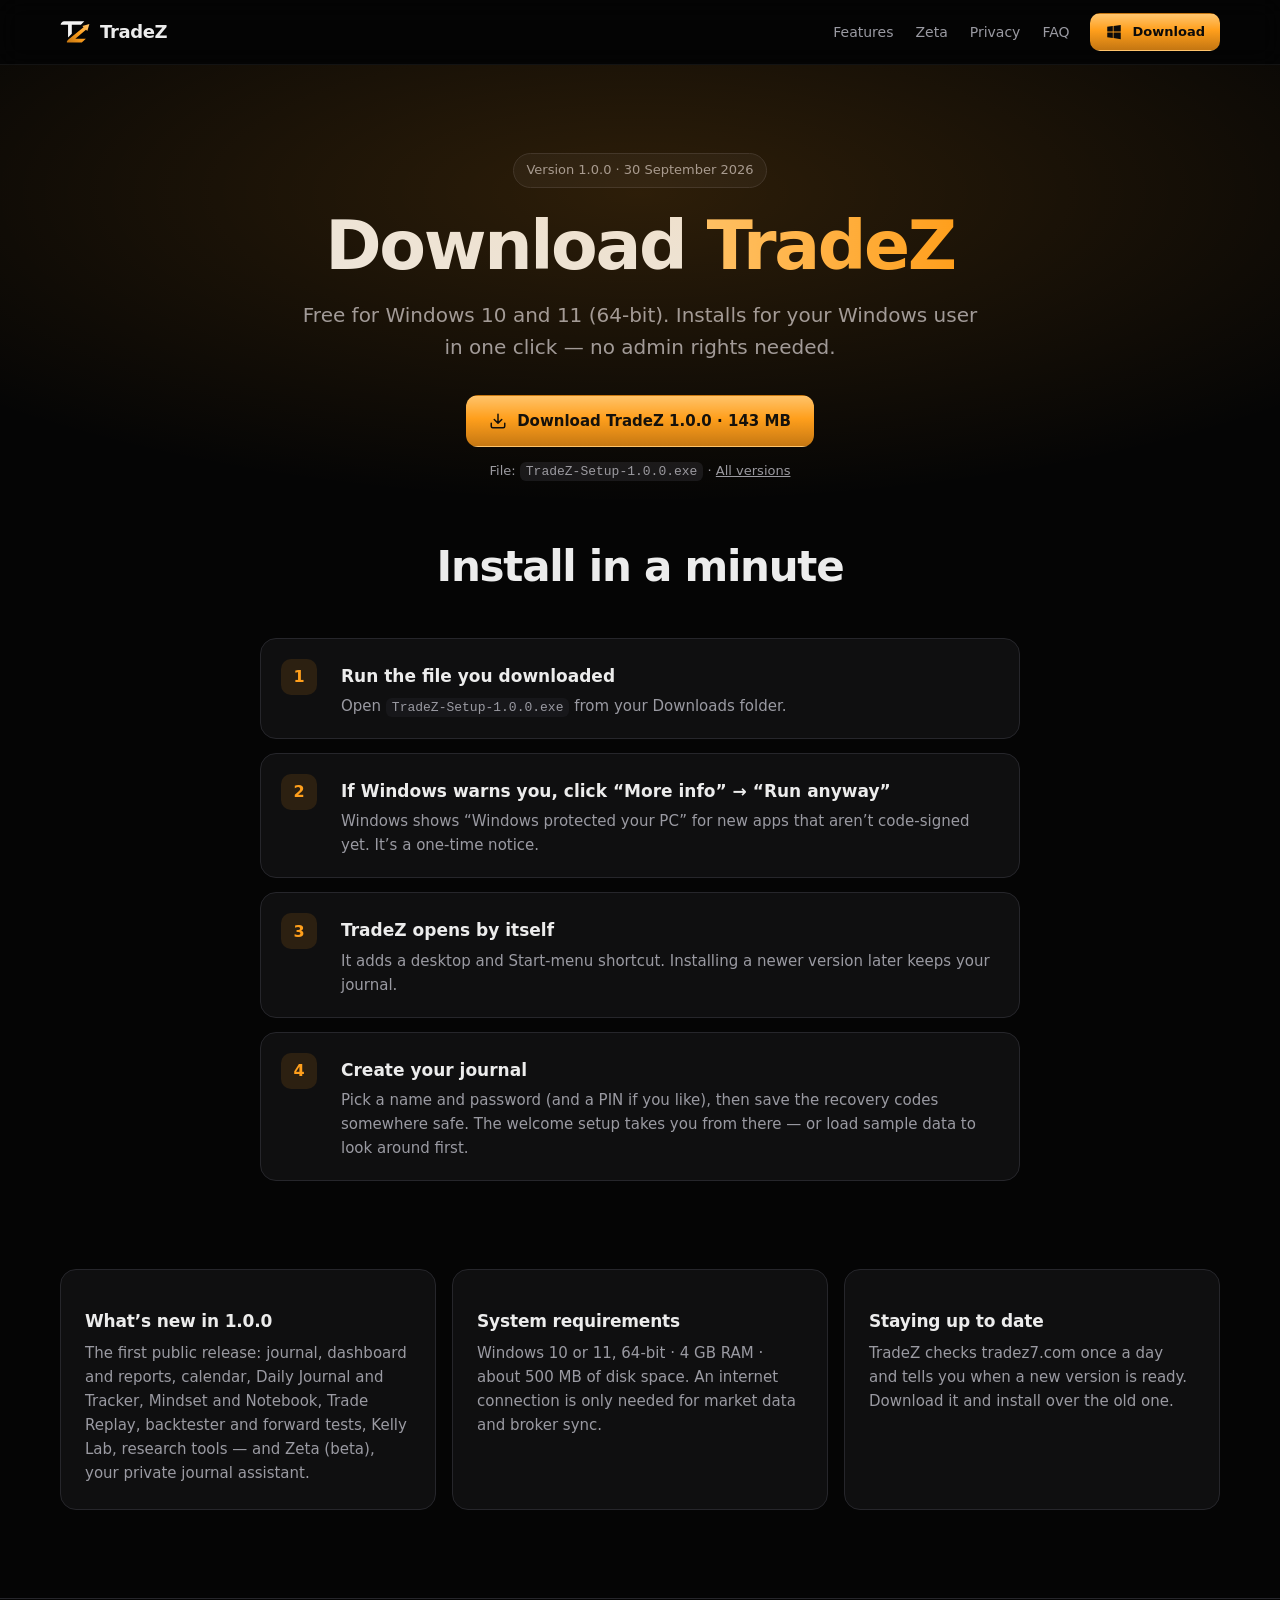
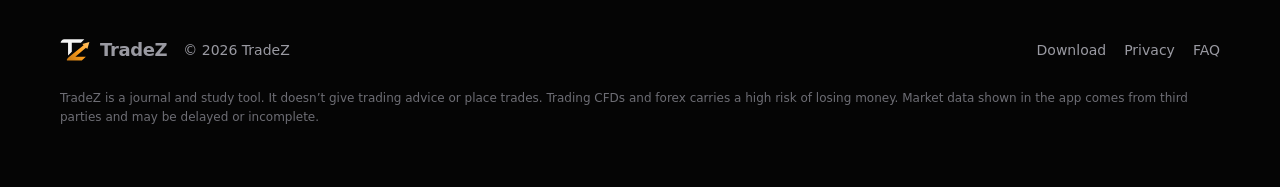
==== download/index.html @ 9136fe17 "tradez7.com: home, download page, update.json" ====
<!doctype html>
<html lang="en">
<head>
<meta charset="utf-8">
<meta name="viewport" content="width=device-width, initial-scale=1">
<title>Download TradeZ 1.0.0 for Windows</title>
<meta name="description" content="Download TradeZ, the free private trading journal for Windows 10 and 11.">
<link rel="canonical" href="https://tradez7.com/download/">
<meta property="og:title" content="Download TradeZ 1.0.0 for Windows">
<meta property="og:description" content="Download TradeZ, the free private trading journal for Windows 10 and 11.">
<meta property="og:image" content="https://tradez7.com/assets/dashboard.webp">
<meta property="og:url" content="https://tradez7.com/download/">
<meta name="theme-color" content="#050505">
<link rel="icon" href="/favicon.svg" type="image/svg+xml">
<link rel="icon" href="/favicon.png" type="image/png">
<link rel="apple-touch-icon" href="/assets/apple-touch-icon.png">
<link rel="stylesheet" href="/assets/site.css">
<script>document.documentElement.classList.add('js')</script>
</head>
<body>
<header class="nav"><div class="wrap">
  <a class="brand" href="/"><svg viewBox="107 44 272 272" aria-hidden="true"><defs><linearGradient id="gh" x1="170" y1="276" x2="372" y2="108" gradientUnits="userSpaceOnUse"><stop offset="0" stop-color="#c47612"/><stop offset=".55" stop-color="#ff9f1c"/><stop offset="1" stop-color="#ffc56e"/></linearGradient></defs><path d="M146 83H327.5L296.5 115H214V196L180 230V115H113C113 101 128 83 146 83Z" fill="#f4f4f4"/><path d="M170 276H304.5L341.5 241H246L342.5 160.5L355 171L373.5 106.5L310 125L320.5 137L188.5 244C174 258 165 268 170 276Z" fill="url(#gh)"/></svg>TradeZ</a>
  <nav>
    <a class="hide-sm" href="/#features">Features</a>
    <a class="hide-sm" href="/#zeta">Zeta</a>
    <a class="hide-sm" href="/#privacy">Privacy</a>
    <a class="hide-sm" href="/#faq">FAQ</a>
  </nav>
  <a class="btn btn-primary btn-sm" href="/download/"><svg viewBox="0 0 24 24" fill="currentColor"><path d="M3 5.1 10.4 4v7.2H3zm8.4-1.2L21 2.5v8.7h-9.6zM3 12.8h7.4V20L3 18.9zm8.4 0H21v8.7l-9.6-1.4z"/></svg> Download</a>
</div></header>

<main>
<section class="hero" style="padding-bottom:24px"><div class="wrap">
  <span class="eyebrow">Version 1.0.0 · 30 September 2026</span>
  <h1>Download <span class="hl">TradeZ</span></h1>
  <p class="lead">Free for Windows 10 and 11 (64-bit). Installs for your Windows user in one click — no admin rights needed.</p>
  <div class="cta"><a class="btn btn-primary" href="https://github.com/TradeZ7/website/releases/download/v1.0.0/TradeZ-Setup-1.0.0.exe" id="dl"><svg viewBox="0 0 24 24" fill="none" stroke="currentColor" stroke-width="2" stroke-linecap="round" stroke-linejoin="round"><path d="M21 15v4a2 2 0 0 1-2 2H5a2 2 0 0 1-2-2v-4"/><path d="m7 10 5 5 5-5M12 15V3"/></svg> Download TradeZ 1.0.0 · 143 MB</a></div>
  <p class="note">File: <code>TradeZ-Setup-1.0.0.exe</code> · <a href="https://github.com/TradeZ7/website/releases">All versions</a></p>
</div></section>

<section style="padding-top:24px"><div class="wrap">
  <div class="sec-head reveal"><h2>Install in a minute</h2></div>
  <div class="steps">
    <div class="step reveal"><div><h3>Run the file you downloaded</h3><p>Open <code>TradeZ-Setup-1.0.0.exe</code> from your Downloads folder.</p></div></div>
    <div class="step reveal"><div><h3>If Windows warns you, click “More info” → “Run anyway”</h3><p>Windows shows “Windows protected your PC” for new apps that aren’t code-signed yet. It’s a one-time notice.</p></div></div>
    <div class="step reveal"><div><h3>TradeZ opens by itself</h3><p>It adds a desktop and Start-menu shortcut. Installing a newer version later keeps your journal.</p></div></div>
    <div class="step reveal"><div><h3>Create your journal</h3><p>Pick a name and password (and a PIN if you like), then save the recovery codes somewhere safe. The welcome setup takes you from there — or load sample data to look around first.</p></div></div>
  </div>
</div></section>

<section style="padding-top:0"><div class="wrap">
  <div class="grid">
    <div class="card reveal"><h3>What’s new in 1.0.0</h3><p>The first public release: journal, dashboard and reports, calendar, Daily Journal and Tracker, Mindset and Notebook, Trade Replay, backtester and forward tests, Kelly Lab, research tools — and Zeta (beta), your private journal assistant.</p></div>
    <div class="card reveal"><h3>System requirements</h3><p>Windows 10 or 11, 64-bit · 4 GB RAM · about 500 MB of disk space. An internet connection is only needed for market data and broker sync.</p></div>
    <div class="card reveal"><h3>Staying up to date</h3><p>TradeZ checks tradez7.com once a day and tells you when a new version is ready. Download it and install over the old one.</p></div>
  </div>
</div></section>
</main>
<footer><div class="wrap">
  <a class="brand" href="/"><svg viewBox="107 44 272 272" aria-hidden="true"><defs><linearGradient id="gf" x1="170" y1="276" x2="372" y2="108" gradientUnits="userSpaceOnUse"><stop offset="0" stop-color="#c47612"/><stop offset=".55" stop-color="#ff9f1c"/><stop offset="1" stop-color="#ffc56e"/></linearGradient></defs><path d="M146 83H327.5L296.5 115H214V196L180 230V115H113C113 101 128 83 146 83Z" fill="#f4f4f4"/><path d="M170 276H304.5L341.5 241H246L342.5 160.5L355 171L373.5 106.5L310 125L320.5 137L188.5 244C174 258 165 268 170 276Z" fill="url(#gf)"/></svg>TradeZ</a>
  <span>© 2026 TradeZ</span>
  <div class="links"><a href="/download/">Download</a><a href="/#privacy">Privacy</a><a href="/#faq">FAQ</a></div>
  <p class="disclaimer">TradeZ is a journal and study tool. It doesn’t give trading advice or place trades. Trading CFDs and forex carries a high risk of losing money. Market data shown in the app comes from third parties and may be delayed or incomplete.</p>
</div></footer>
<script>
  // Sections rise in as you scroll to them
  const io = new IntersectionObserver((es) => es.forEach((e) => e.isIntersecting && (e.target.classList.add('in'), io.unobserve(e.target))), { rootMargin: '0px 0px -8% 0px' })
  document.querySelectorAll('.reveal').forEach((el) => io.observe(el))
</script>
</body>
</html>
---- assets/site.css ----
/* tradez7.com — the TradeZ website. Black Amber: the app's default look. */
:root {
  --bg: #050505;
  --surface: #0f0f10;
  --surface-2: #17171a;
  --border: #26262b;
  --text: #ececec;
  --muted: #9a9aa2;
  --accent: #ff9f1c;
  --accent-deep: #c47612;
  --accent-light: #ffc56e;
  --accent-fg: #0b0b0b;
  --profit: #089981;
  --loss: #f23645;
  --radius: 16px;
  --max: 1160px;
  color-scheme: dark;
}
* { box-sizing: border-box; }
html { scroll-behavior: smooth; }
body {
  margin: 0;
  background: var(--bg);
  color: var(--text);
  font: 16px/1.6 Inter, 'Segoe UI', system-ui, -apple-system, Roboto, Arial, sans-serif;
  -webkit-font-smoothing: antialiased;
}
a { color: inherit; }
img { max-width: 100%; display: block; }
.wrap { width: min(var(--max), 100% - 32px); margin-inline: auto; }

/* Header */
.nav { position: sticky; top: 0; z-index: 10; backdrop-filter: blur(12px); background: rgb(5 5 5 / 0.78); border-bottom: 1px solid rgb(255 255 255 / 0.06); }
.nav .wrap { display: flex; align-items: center; gap: 20px; height: 64px; }
.brand { display: flex; align-items: center; gap: 10px; font-weight: 700; font-size: 18px; letter-spacing: -0.02em; text-decoration: none; }
.brand svg { width: 30px; height: 30px; }
.nav nav { display: flex; gap: 22px; margin-left: auto; font-size: 14px; color: var(--muted); }
.nav nav a { text-decoration: none; }
.nav nav a:hover { color: var(--text); }
@media (max-width: 720px) { .nav nav a.hide-sm { display: none; } }

/* Buttons */
.btn { display: inline-flex; align-items: center; gap: 10px; padding: 13px 22px; border-radius: 12px; font-weight: 600; font-size: 15px; text-decoration: none; border: 1px solid transparent; transition: transform 0.15s, background 0.15s, border-color 0.15s; }
.btn:active { transform: scale(0.97); }
.btn-primary { background: linear-gradient(180deg, var(--accent-light), var(--accent) 45%, var(--accent-deep)); color: var(--accent-fg); }
.btn-primary:hover { filter: brightness(1.06); }
.btn-ghost { border-color: var(--border); color: var(--text); background: var(--surface); }
.btn-ghost:hover { border-color: #3a3a40; }
.btn svg { width: 18px; height: 18px; }
.btn-sm { padding: 8px 14px; font-size: 13px; border-radius: 10px; }

/* Hero */
.hero { padding: 88px 0 40px; text-align: center; position: relative; overflow: hidden; }
.hero::before { content: ''; position: absolute; inset: -40% -20% auto; height: 620px; background: radial-gradient(closest-side, rgb(255 159 28 / 0.16), transparent); pointer-events: none; }
.eyebrow { display: inline-flex; align-items: center; gap: 8px; padding: 6px 12px; border: 1px solid var(--border); border-radius: 999px; font-size: 13px; color: var(--muted); background: var(--surface); }
.eyebrow b { color: var(--accent); font-weight: 600; }
h1 { font-size: clamp(38px, 6vw, 68px); line-height: 1.05; letter-spacing: -0.035em; margin: 22px auto 18px; max-width: 900px; }
h1 .hl { background: linear-gradient(90deg, var(--accent-light), var(--accent)); -webkit-background-clip: text; background-clip: text; color: transparent; }
.lead { font-size: clamp(17px, 2vw, 20px); color: var(--muted); max-width: 680px; margin: 0 auto 32px; }
.cta { display: flex; gap: 12px; justify-content: center; flex-wrap: wrap; }
.note { margin-top: 14px; font-size: 13px; color: var(--muted); }
.shot { margin: 56px auto 0; border-radius: 14px; border: 1px solid var(--border); box-shadow: 0 40px 120px -40px rgb(255 159 28 / 0.25), 0 30px 80px -30px rgb(0 0 0 / 0.9); overflow: hidden; background: var(--surface); }

/* Sections */
section { padding: 88px 0; }
.sec-head { text-align: center; max-width: 720px; margin: 0 auto 48px; }
.sec-head h2 { font-size: clamp(28px, 4vw, 42px); letter-spacing: -0.03em; line-height: 1.12; margin: 0 0 14px; }
.sec-head p { color: var(--muted); margin: 0; font-size: 17px; }
.kicker { color: var(--accent); font-size: 13px; font-weight: 600; letter-spacing: 0.12em; text-transform: uppercase; margin-bottom: 10px; }

.grid { display: grid; gap: 16px; grid-template-columns: repeat(3, minmax(0, 1fr)); }
@media (max-width: 900px) { .grid { grid-template-columns: repeat(2, minmax(0, 1fr)); } }
@media (max-width: 600px) { .grid { grid-template-columns: 1fr; } }
.card { background: var(--surface); border: 1px solid var(--border); border-radius: var(--radius); padding: 24px; }
.card h3 { margin: 14px 0 6px; font-size: 17px; letter-spacing: -0.01em; }
.card p { margin: 0; color: var(--muted); font-size: 15px; }
.ico { width: 40px; height: 40px; border-radius: 10px; display: grid; place-items: center; background: rgb(255 159 28 / 0.12); color: var(--accent); }
.ico svg { width: 20px; height: 20px; }

/* Alternating feature rows */
.feature { display: grid; grid-template-columns: 1fr 1.35fr; gap: 48px; align-items: center; margin-bottom: 88px; }
.feature:last-child { margin-bottom: 0; }
.feature.flip { grid-template-columns: 1.35fr 1fr; }
.feature.flip .text { order: 2; }
@media (max-width: 860px) { .feature, .feature.flip { grid-template-columns: 1fr; gap: 24px; } .feature.flip .text { order: 0; } }
.feature h3 { font-size: clamp(24px, 3vw, 32px); letter-spacing: -0.025em; line-height: 1.15; margin: 0 0 14px; }
.feature p { color: var(--muted); margin: 0 0 16px; }
.feature ul { margin: 0; padding: 0; list-style: none; display: grid; gap: 8px; }
.feature li { display: flex; gap: 10px; color: var(--text); font-size: 15px; }
.feature li::before { content: ''; flex: 0 0 8px; height: 8px; margin-top: 8px; border-radius: 2px; background: var(--accent); }
.frame { border-radius: 12px; border: 1px solid var(--border); overflow: hidden; box-shadow: 0 30px 80px -40px rgb(0 0 0 / 0.9); }

/* Privacy band */
.band { background: linear-gradient(180deg, var(--surface), var(--bg)); border-top: 1px solid var(--border); border-bottom: 1px solid var(--border); }
.stats { display: grid; grid-template-columns: repeat(4, minmax(0, 1fr)); gap: 16px; margin-top: 8px; }
@media (max-width: 800px) { .stats { grid-template-columns: repeat(2, minmax(0, 1fr)); } }
.stat { text-align: center; padding: 22px 12px; border: 1px solid var(--border); border-radius: var(--radius); background: var(--bg); }
.stat b { display: block; font-size: 28px; letter-spacing: -0.02em; color: var(--accent); }
.stat span { color: var(--muted); font-size: 14px; }

/* Download block */
.dl { text-align: center; border: 1px solid var(--border); border-radius: 24px; padding: 56px 24px; background: radial-gradient(120% 90% at 50% 0%, rgb(255 159 28 / 0.12), transparent 60%), var(--surface); }
.dl h2 { font-size: clamp(28px, 4vw, 42px); letter-spacing: -0.03em; margin: 0 0 10px; }
.dl p { color: var(--muted); margin: 0 0 28px; }
.meta { display: flex; gap: 18px; justify-content: center; flex-wrap: wrap; margin-top: 18px; font-size: 13px; color: var(--muted); }

/* Steps (download page) */
.steps { counter-reset: s; display: grid; gap: 14px; max-width: 760px; margin: 0 auto; }
.step { counter-increment: s; display: grid; grid-template-columns: 44px 1fr; gap: 16px; align-items: start; background: var(--surface); border: 1px solid var(--border); border-radius: var(--radius); padding: 20px; }
.step::before { content: counter(s); width: 36px; height: 36px; border-radius: 10px; display: grid; place-items: center; font-weight: 700; background: rgb(255 159 28 / 0.12); color: var(--accent); }
.step h3 { margin: 4px 0 4px; font-size: 17px; }
.step p { margin: 0; color: var(--muted); font-size: 15px; }
kbd { font: 600 12px/1 ui-monospace, Consolas, monospace; padding: 3px 6px; border: 1px solid var(--border); border-bottom-width: 2px; border-radius: 6px; background: var(--surface-2); color: var(--text); }
code { font: 13px ui-monospace, Consolas, monospace; background: var(--surface-2); padding: 2px 6px; border-radius: 6px; }

/* FAQ */
.faq { max-width: 760px; margin: 0 auto; display: grid; gap: 10px; }
details { background: var(--surface); border: 1px solid var(--border); border-radius: 14px; padding: 16px 20px; }
summary { cursor: pointer; font-weight: 600; list-style: none; display: flex; justify-content: space-between; gap: 12px; }
summary::-webkit-details-marker { display: none; }
summary::after { content: '+'; color: var(--accent); font-weight: 700; }
details[open] summary::after { content: '–'; }
details p { color: var(--muted); margin: 10px 0 0; font-size: 15px; }

/* Footer */
footer { border-top: 1px solid var(--border); padding: 36px 0 48px; color: var(--muted); font-size: 14px; }
footer .wrap { display: flex; gap: 16px; align-items: center; flex-wrap: wrap; }
footer .links { display: flex; gap: 18px; margin-left: auto; }
footer a { text-decoration: none; }
footer a:hover { color: var(--text); }
.disclaimer { width: 100%; font-size: 12px; color: #6d6d74; margin-top: 8px; }

/* Rise in on scroll (only when JS is on and motion is welcome) */
@media (prefers-reduced-motion: no-preference) {
  .js .reveal { opacity: 0; transform: translateY(18px); transition: opacity 0.6s ease, transform 0.6s ease; }
  .js .reveal.in { opacity: 1; transform: none; }
}
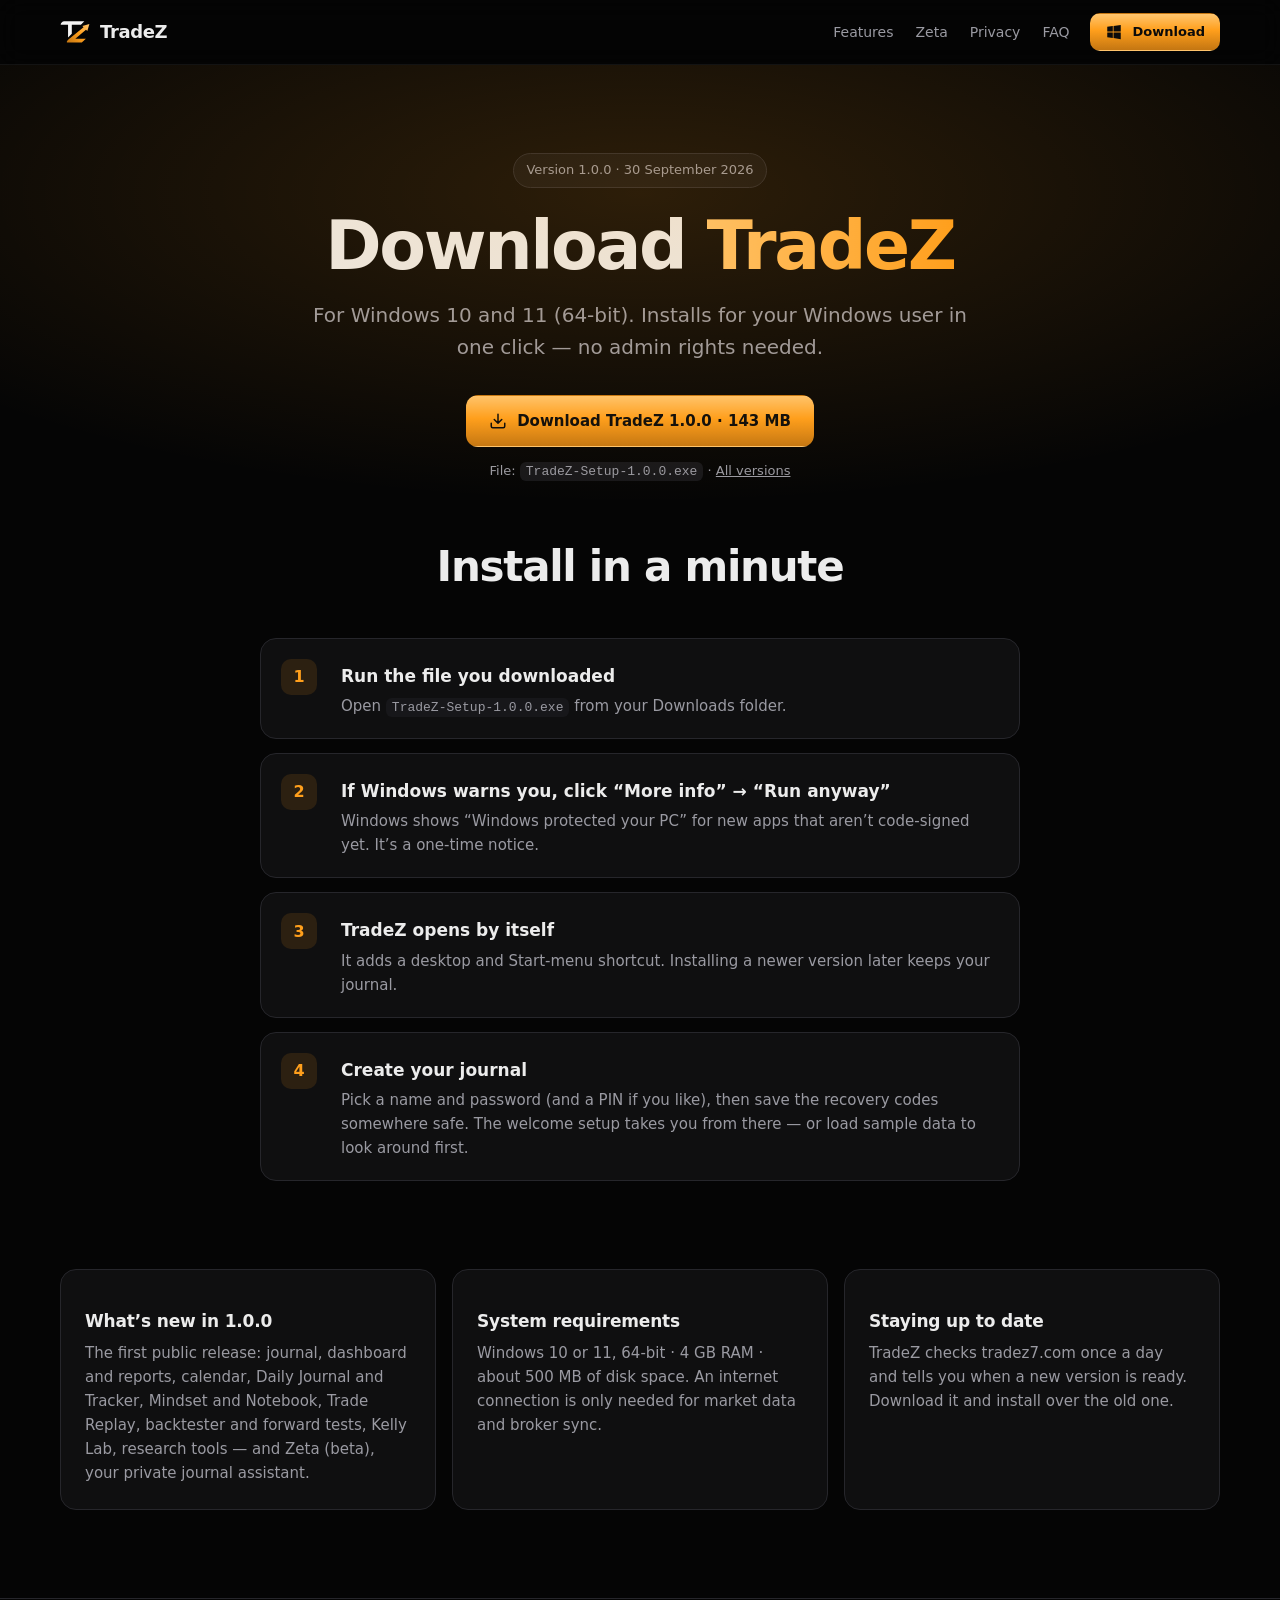
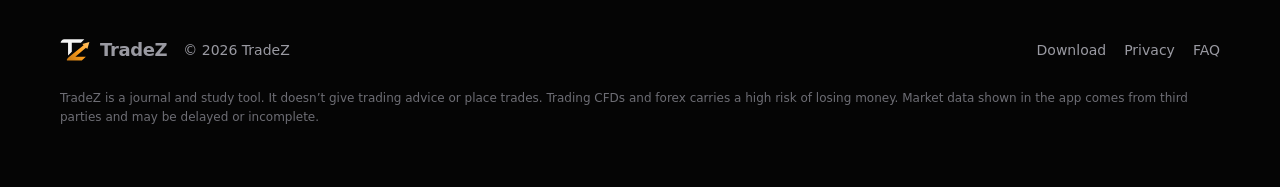
==== commit 704b88a8: "Don't call TradeZ free (pricing not decided yet)" ====
--- a/download/index.html
+++ b/download/index.html
@@ -4,10 +4,10 @@
 <meta charset="utf-8">
 <meta name="viewport" content="width=device-width, initial-scale=1">
 <title>Download TradeZ 1.0.0 for Windows</title>
-<meta name="description" content="Download TradeZ, the free private trading journal for Windows 10 and 11.">
+<meta name="description" content="Download TradeZ, the private trading journal for Windows 10 and 11.">
 <link rel="canonical" href="https://tradez7.com/download/">
 <meta property="og:title" content="Download TradeZ 1.0.0 for Windows">
-<meta property="og:description" content="Download TradeZ, the free private trading journal for Windows 10 and 11.">
+<meta property="og:description" content="Download TradeZ, the private trading journal for Windows 10 and 11.">
 <meta property="og:image" content="https://tradez7.com/assets/dashboard.webp">
 <meta property="og:url" content="https://tradez7.com/download/">
 <meta name="theme-color" content="#050505">
@@ -33,7 +33,7 @@
 <section class="hero" style="padding-bottom:24px"><div class="wrap">
   <span class="eyebrow">Version 1.0.0 · 30 September 2026</span>
   <h1>Download <span class="hl">TradeZ</span></h1>
-  <p class="lead">Free for Windows 10 and 11 (64-bit). Installs for your Windows user in one click — no admin rights needed.</p>
+  <p class="lead">For Windows 10 and 11 (64-bit). Installs for your Windows user in one click — no admin rights needed.</p>
   <div class="cta"><a class="btn btn-primary" href="https://github.com/TradeZ7/website/releases/download/v1.0.0/TradeZ-Setup-1.0.0.exe" id="dl"><svg viewBox="0 0 24 24" fill="none" stroke="currentColor" stroke-width="2" stroke-linecap="round" stroke-linejoin="round"><path d="M21 15v4a2 2 0 0 1-2 2H5a2 2 0 0 1-2-2v-4"/><path d="m7 10 5 5 5-5M12 15V3"/></svg> Download TradeZ 1.0.0 · 143 MB</a></div>
   <p class="note">File: <code>TradeZ-Setup-1.0.0.exe</code> · <a href="https://github.com/TradeZ7/website/releases">All versions</a></p>
 </div></section>
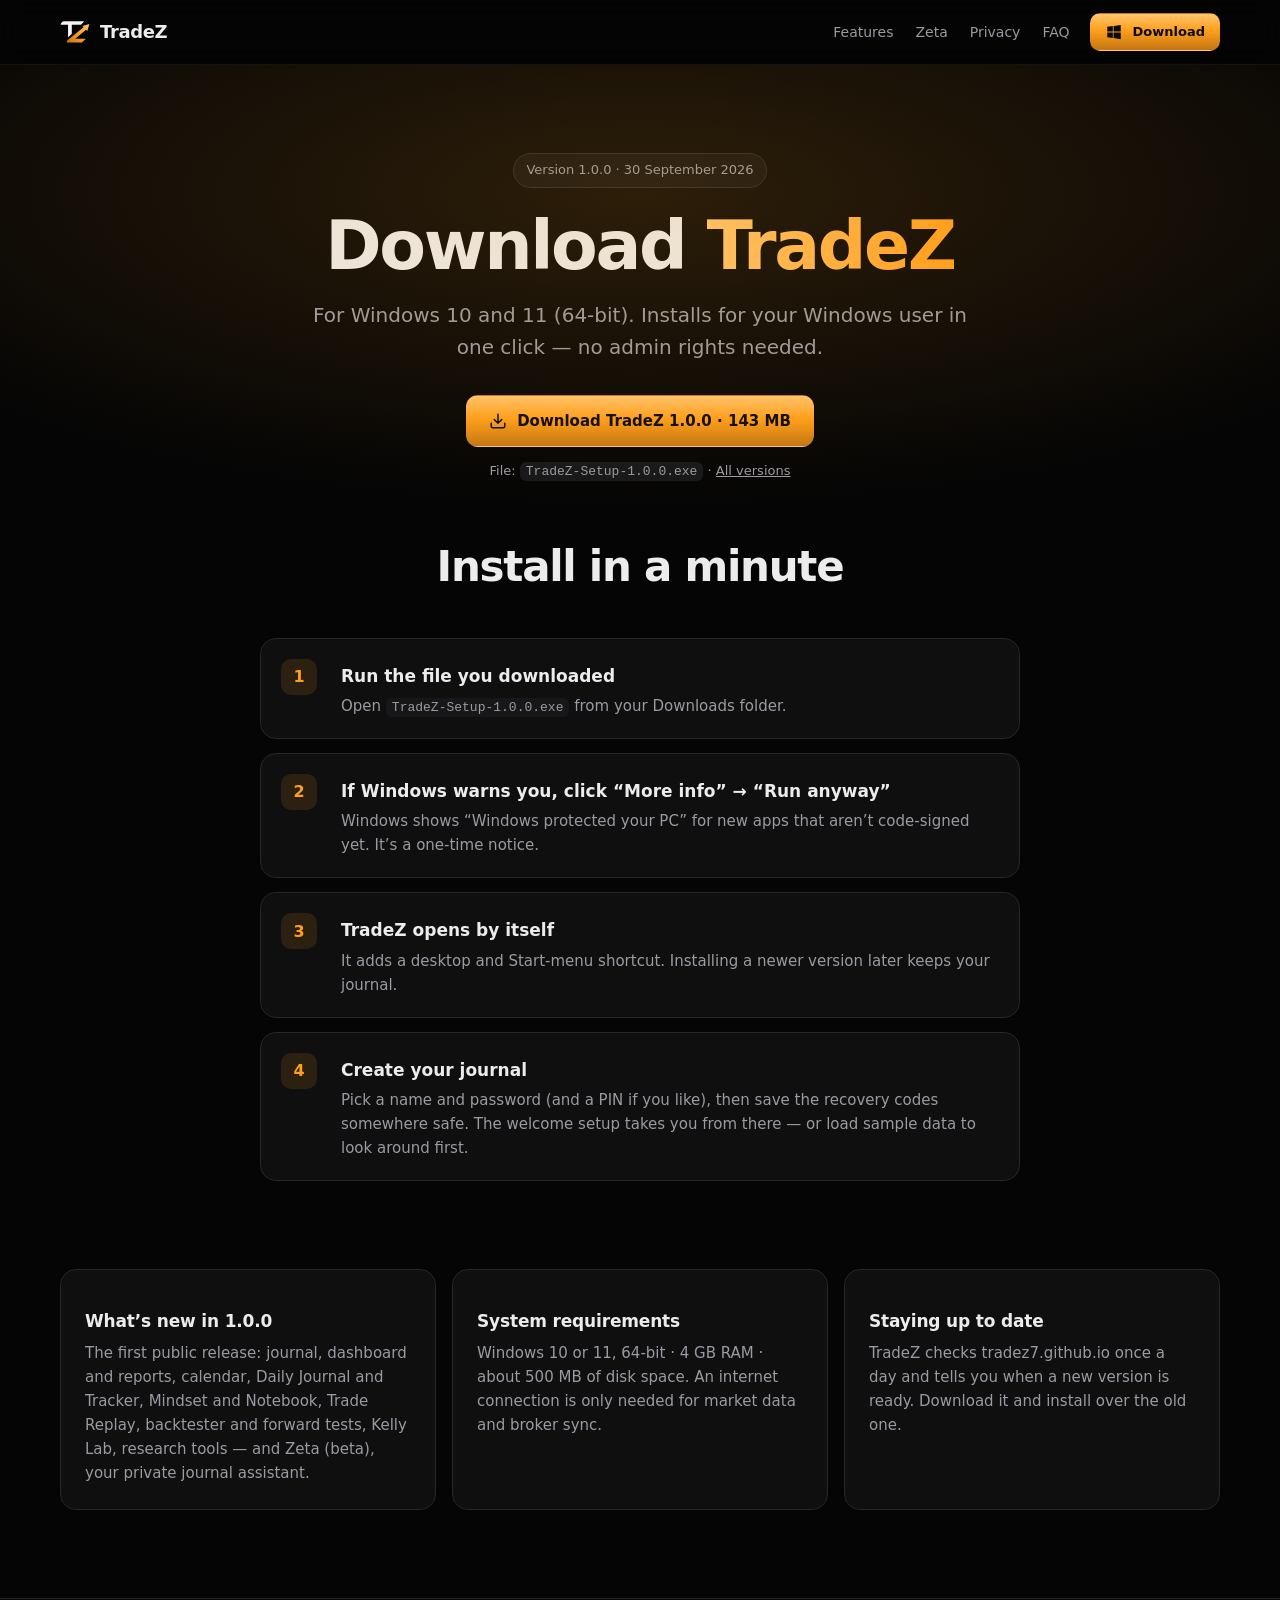
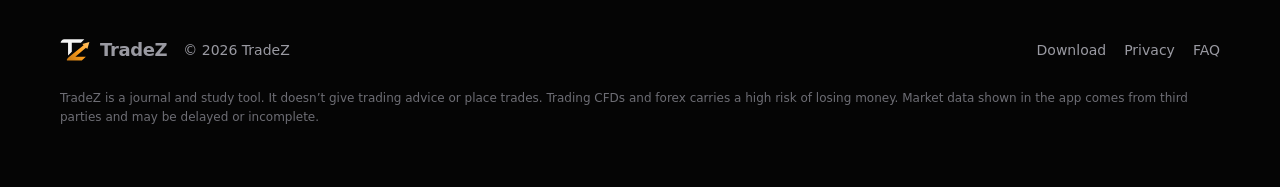
==== commit 3c68e119: "Site lives at tradez7.github.io; download from the tradez7.github.io repo" ====
--- a/download/index.html
+++ b/download/index.html
@@ -5,11 +5,11 @@
 <meta name="viewport" content="width=device-width, initial-scale=1">
 <title>Download TradeZ 1.0.0 for Windows</title>
 <meta name="description" content="Download TradeZ, the private trading journal for Windows 10 and 11.">
-<link rel="canonical" href="https://tradez7.com/download/">
+<link rel="canonical" href="https://tradez7.github.io/download/">
 <meta property="og:title" content="Download TradeZ 1.0.0 for Windows">
 <meta property="og:description" content="Download TradeZ, the private trading journal for Windows 10 and 11.">
-<meta property="og:image" content="https://tradez7.com/assets/dashboard.webp">
-<meta property="og:url" content="https://tradez7.com/download/">
+<meta property="og:image" content="https://tradez7.github.io/assets/dashboard.webp">
+<meta property="og:url" content="https://tradez7.github.io/download/">
 <meta name="theme-color" content="#050505">
 <link rel="icon" href="/favicon.svg" type="image/svg+xml">
 <link rel="icon" href="/favicon.png" type="image/png">
@@ -34,8 +34,8 @@
   <span class="eyebrow">Version 1.0.0 · 30 September 2026</span>
   <h1>Download <span class="hl">TradeZ</span></h1>
   <p class="lead">For Windows 10 and 11 (64-bit). Installs for your Windows user in one click — no admin rights needed.</p>
-  <div class="cta"><a class="btn btn-primary" href="https://github.com/TradeZ7/website/releases/download/v1.0.0/TradeZ-Setup-1.0.0.exe" id="dl"><svg viewBox="0 0 24 24" fill="none" stroke="currentColor" stroke-width="2" stroke-linecap="round" stroke-linejoin="round"><path d="M21 15v4a2 2 0 0 1-2 2H5a2 2 0 0 1-2-2v-4"/><path d="m7 10 5 5 5-5M12 15V3"/></svg> Download TradeZ 1.0.0 · 143 MB</a></div>
-  <p class="note">File: <code>TradeZ-Setup-1.0.0.exe</code> · <a href="https://github.com/TradeZ7/website/releases">All versions</a></p>
+  <div class="cta"><a class="btn btn-primary" href="https://github.com/TradeZ7/tradez7.github.io/releases/download/v1.0.0/TradeZ-Setup-1.0.0.exe" id="dl"><svg viewBox="0 0 24 24" fill="none" stroke="currentColor" stroke-width="2" stroke-linecap="round" stroke-linejoin="round"><path d="M21 15v4a2 2 0 0 1-2 2H5a2 2 0 0 1-2-2v-4"/><path d="m7 10 5 5 5-5M12 15V3"/></svg> Download TradeZ 1.0.0 · 143 MB</a></div>
+  <p class="note">File: <code>TradeZ-Setup-1.0.0.exe</code> · <a href="https://github.com/TradeZ7/tradez7.github.io/releases">All versions</a></p>
 </div></section>
 
 <section style="padding-top:24px"><div class="wrap">
@@ -52,7 +52,7 @@
   <div class="grid">
     <div class="card reveal"><h3>What’s new in 1.0.0</h3><p>The first public release: journal, dashboard and reports, calendar, Daily Journal and Tracker, Mindset and Notebook, Trade Replay, backtester and forward tests, Kelly Lab, research tools — and Zeta (beta), your private journal assistant.</p></div>
     <div class="card reveal"><h3>System requirements</h3><p>Windows 10 or 11, 64-bit · 4 GB RAM · about 500 MB of disk space. An internet connection is only needed for market data and broker sync.</p></div>
-    <div class="card reveal"><h3>Staying up to date</h3><p>TradeZ checks tradez7.com once a day and tells you when a new version is ready. Download it and install over the old one.</p></div>
+    <div class="card reveal"><h3>Staying up to date</h3><p>TradeZ checks tradez7.github.io once a day and tells you when a new version is ready. Download it and install over the old one.</p></div>
   </div>
 </div></section>
 </main>
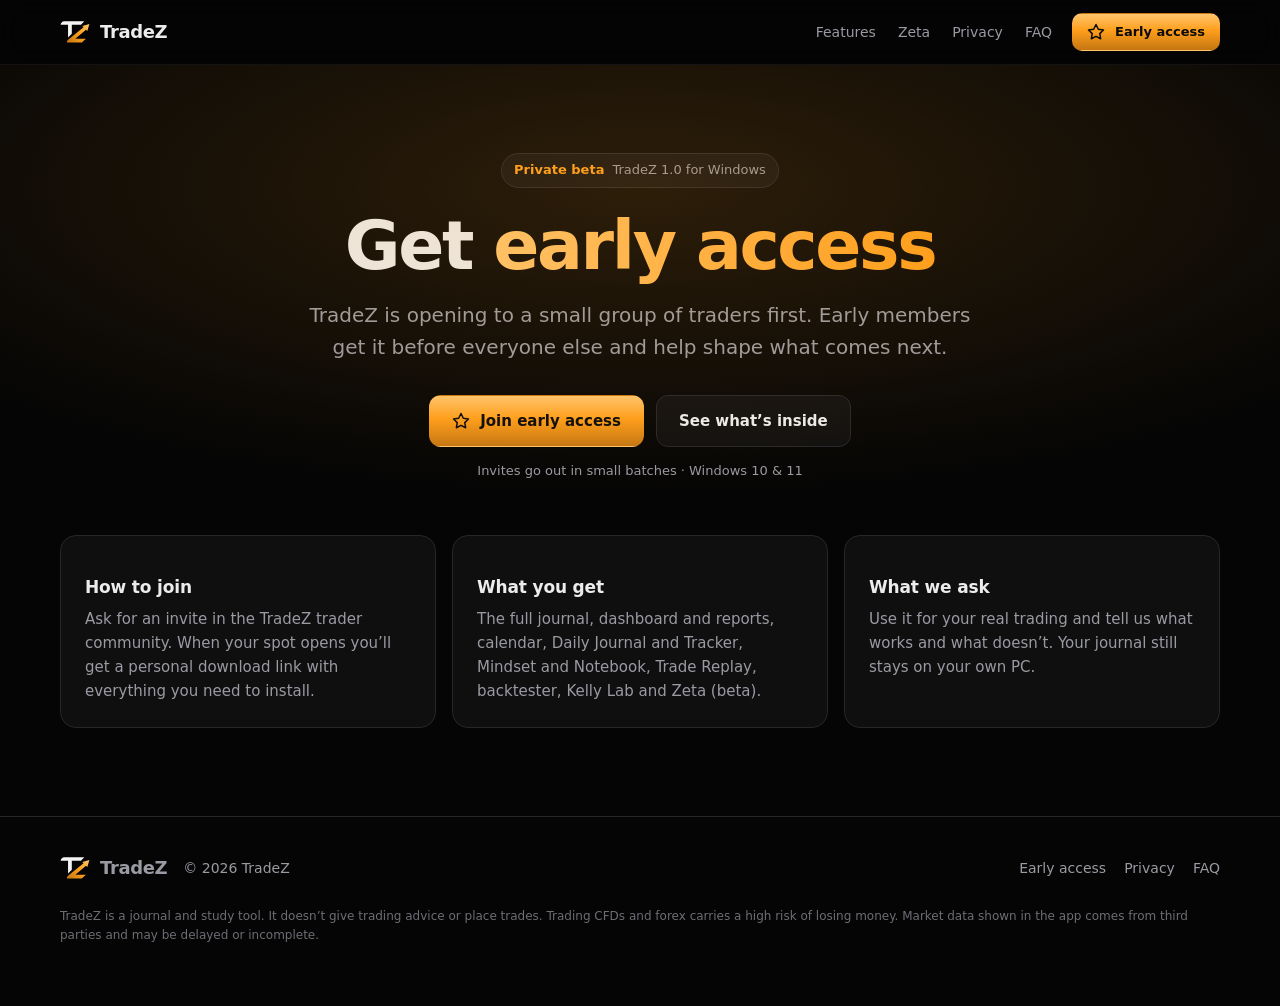
==== commit 3731799a: "Private beta: early access instead of a public download" ====
--- a/download/index.html
+++ b/download/index.html
@@ -3,11 +3,11 @@
 <head>
 <meta charset="utf-8">
 <meta name="viewport" content="width=device-width, initial-scale=1">
-<title>Download TradeZ 1.0.0 for Windows</title>
-<meta name="description" content="Download TradeZ, the private trading journal for Windows 10 and 11.">
+<title>TradeZ early access</title>
+<meta name="description" content="TradeZ is in private beta. Join early access to the private trading journal for Windows.">
 <link rel="canonical" href="https://tradez7.github.io/download/">
-<meta property="og:title" content="Download TradeZ 1.0.0 for Windows">
-<meta property="og:description" content="Download TradeZ, the private trading journal for Windows 10 and 11.">
+<meta property="og:title" content="TradeZ early access">
+<meta property="og:description" content="TradeZ is in private beta. Join early access to the private trading journal for Windows.">
 <meta property="og:image" content="https://tradez7.github.io/assets/dashboard.webp">
 <meta property="og:url" content="https://tradez7.github.io/download/">
 <meta name="theme-color" content="#050505">
@@ -26,40 +26,30 @@
     <a class="hide-sm" href="/#privacy">Privacy</a>
     <a class="hide-sm" href="/#faq">FAQ</a>
   </nav>
-  <a class="btn btn-primary btn-sm" href="/download/"><svg viewBox="0 0 24 24" fill="currentColor"><path d="M3 5.1 10.4 4v7.2H3zm8.4-1.2L21 2.5v8.7h-9.6zM3 12.8h7.4V20L3 18.9zm8.4 0H21v8.7l-9.6-1.4z"/></svg> Download</a>
+  <a class="btn btn-primary btn-sm" href="/download/"><svg viewBox="0 0 24 24" fill="none" stroke="currentColor" stroke-width="2" stroke-linecap="round" stroke-linejoin="round"><path d="m12 2 3.1 6.3 6.9 1-5 4.9 1.2 6.8L12 17.8 5.8 21l1.2-6.8-5-4.9 6.9-1z"/></svg> Early access</a>
 </div></header>
 
 <main>
-<section class="hero" style="padding-bottom:24px"><div class="wrap">
-  <span class="eyebrow">Version 1.0.0 · 30 September 2026</span>
-  <h1>Download <span class="hl">TradeZ</span></h1>
-  <p class="lead">For Windows 10 and 11 (64-bit). Installs for your Windows user in one click — no admin rights needed.</p>
-  <div class="cta"><a class="btn btn-primary" href="https://github.com/TradeZ7/tradez7.github.io/releases/download/v1.0.0/TradeZ-Setup-1.0.0.exe" id="dl"><svg viewBox="0 0 24 24" fill="none" stroke="currentColor" stroke-width="2" stroke-linecap="round" stroke-linejoin="round"><path d="M21 15v4a2 2 0 0 1-2 2H5a2 2 0 0 1-2-2v-4"/><path d="m7 10 5 5 5-5M12 15V3"/></svg> Download TradeZ 1.0.0 · 143 MB</a></div>
-  <p class="note">File: <code>TradeZ-Setup-1.0.0.exe</code> · <a href="https://github.com/TradeZ7/tradez7.github.io/releases">All versions</a></p>
-</div></section>
-
-<section style="padding-top:24px"><div class="wrap">
-  <div class="sec-head reveal"><h2>Install in a minute</h2></div>
-  <div class="steps">
-    <div class="step reveal"><div><h3>Run the file you downloaded</h3><p>Open <code>TradeZ-Setup-1.0.0.exe</code> from your Downloads folder.</p></div></div>
-    <div class="step reveal"><div><h3>If Windows warns you, click “More info” → “Run anyway”</h3><p>Windows shows “Windows protected your PC” for new apps that aren’t code-signed yet. It’s a one-time notice.</p></div></div>
-    <div class="step reveal"><div><h3>TradeZ opens by itself</h3><p>It adds a desktop and Start-menu shortcut. Installing a newer version later keeps your journal.</p></div></div>
-    <div class="step reveal"><div><h3>Create your journal</h3><p>Pick a name and password (and a PIN if you like), then save the recovery codes somewhere safe. The welcome setup takes you from there — or load sample data to look around first.</p></div></div>
-  </div>
+<section class="hero"><div class="wrap">
+  <span class="eyebrow"><b>Private beta</b> TradeZ 1.0 for Windows</span>
+  <h1>Get <span class="hl">early access</span></h1>
+  <p class="lead">TradeZ is opening to a small group of traders first. Early members get it before everyone else and help shape what comes next.</p>
+  <div class="cta"><a class="btn btn-primary" id="join" href="#how"><svg viewBox="0 0 24 24" fill="none" stroke="currentColor" stroke-width="2" stroke-linecap="round" stroke-linejoin="round"><path d="m12 2 3.1 6.3 6.9 1-5 4.9 1.2 6.8L12 17.8 5.8 21l1.2-6.8-5-4.9 6.9-1z"/></svg> Join early access</a><a class="btn btn-ghost" href="/#features">See what’s inside</a></div>
+  <p class="note">Invites go out in small batches · Windows 10 &amp; 11</p>
 </div></section>
 
 <section style="padding-top:0"><div class="wrap">
   <div class="grid">
-    <div class="card reveal"><h3>What’s new in 1.0.0</h3><p>The first public release: journal, dashboard and reports, calendar, Daily Journal and Tracker, Mindset and Notebook, Trade Replay, backtester and forward tests, Kelly Lab, research tools — and Zeta (beta), your private journal assistant.</p></div>
-    <div class="card reveal"><h3>System requirements</h3><p>Windows 10 or 11, 64-bit · 4 GB RAM · about 500 MB of disk space. An internet connection is only needed for market data and broker sync.</p></div>
-    <div class="card reveal"><h3>Staying up to date</h3><p>TradeZ checks tradez7.github.io once a day and tells you when a new version is ready. Download it and install over the old one.</p></div>
+    <div class="card reveal" id="how"><h3>How to join</h3><p>Ask for an invite in the TradeZ trader community. When your spot opens you’ll get a personal download link with everything you need to install.</p></div>
+    <div class="card reveal"><h3>What you get</h3><p>The full journal, dashboard and reports, calendar, Daily Journal and Tracker, Mindset and Notebook, Trade Replay, backtester, Kelly Lab and Zeta (beta).</p></div>
+    <div class="card reveal"><h3>What we ask</h3><p>Use it for your real trading and tell us what works and what doesn’t. Your journal still stays on your own PC.</p></div>
   </div>
 </div></section>
 </main>
 <footer><div class="wrap">
   <a class="brand" href="/"><svg viewBox="107 44 272 272" aria-hidden="true"><defs><linearGradient id="gf" x1="170" y1="276" x2="372" y2="108" gradientUnits="userSpaceOnUse"><stop offset="0" stop-color="#c47612"/><stop offset=".55" stop-color="#ff9f1c"/><stop offset="1" stop-color="#ffc56e"/></linearGradient></defs><path d="M146 83H327.5L296.5 115H214V196L180 230V115H113C113 101 128 83 146 83Z" fill="#f4f4f4"/><path d="M170 276H304.5L341.5 241H246L342.5 160.5L355 171L373.5 106.5L310 125L320.5 137L188.5 244C174 258 165 268 170 276Z" fill="url(#gf)"/></svg>TradeZ</a>
   <span>© 2026 TradeZ</span>
-  <div class="links"><a href="/download/">Download</a><a href="/#privacy">Privacy</a><a href="/#faq">FAQ</a></div>
+  <div class="links"><a href="/download/">Early access</a><a href="/#privacy">Privacy</a><a href="/#faq">FAQ</a></div>
   <p class="disclaimer">TradeZ is a journal and study tool. It doesn’t give trading advice or place trades. Trading CFDs and forex carries a high risk of losing money. Market data shown in the app comes from third parties and may be delayed or incomplete.</p>
 </div></footer>
 <script>
